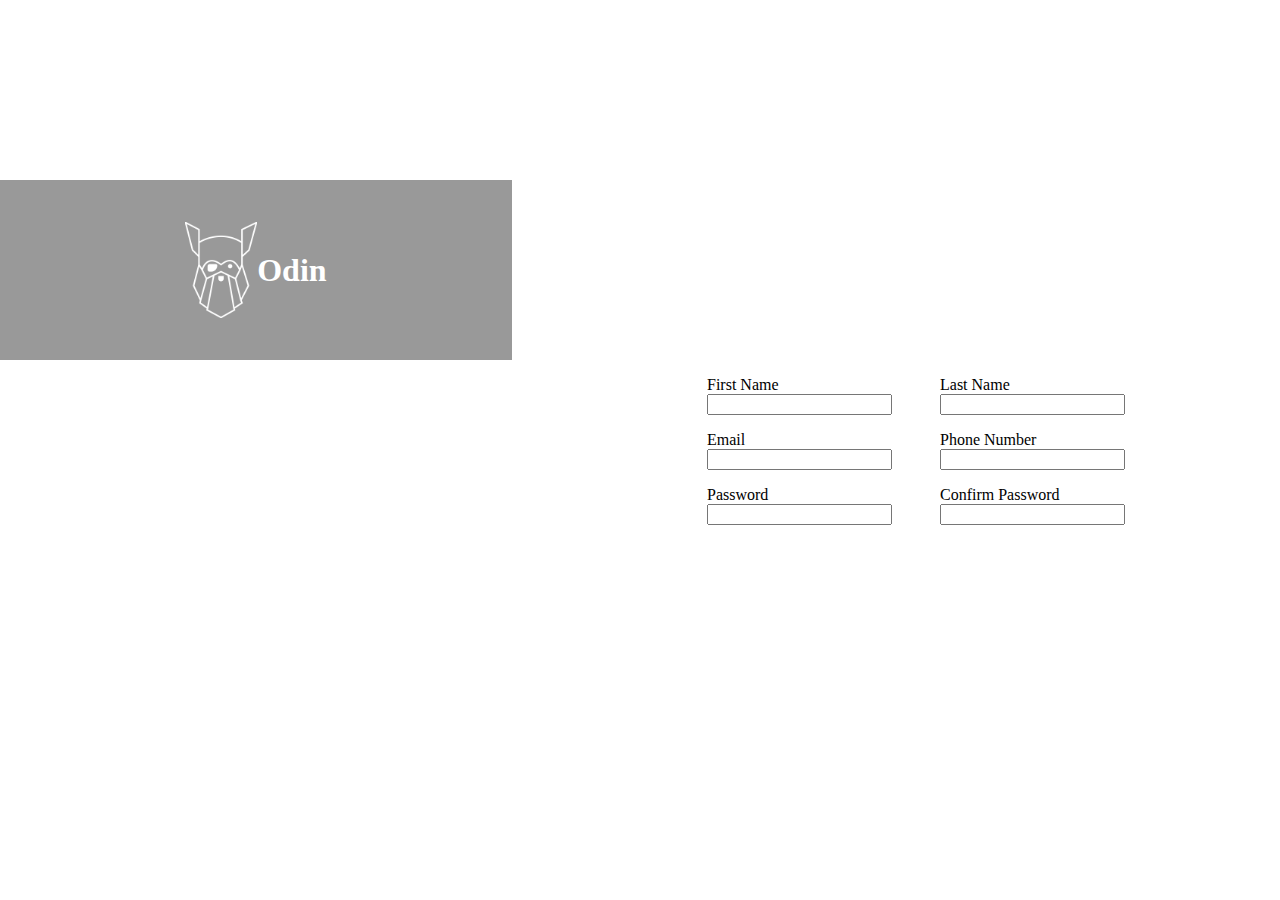
==== index.html @ 7a62bd8a "Set up layout" ====
<!DOCTYPE html>
<html lang="en">
<head>
    <meta charset="UTF-8">
    <meta name="viewport" content="width=device-width, initial-scale=1.0">
    <title>Sign Up Form</title>
    <link rel="stylesheet" href="style.css">
</head>
<body>
    <div id="side-content">
        <div class="brand">
            <img src="assets/odin-lined.png" alt="Odin Logo" id="odin-logo">
            <h1>Odin</h1>
        </div>
    </div>
    <div id="main">
        <form action="#" method="post">
            <ul id="form-content">
                <li>
                    <label for="first-name">First Name</label>
                    <input type="text" id="first-name" name="first_name">
                </li>
                <li>
                    <label for="last-name">Last Name</label>
                    <input type="text" id="last-name" name="last_name">
                </li>
                <li>
                    <label for="email">Email</label>
                    <input type="email" id="email" name="email">
                </li>
                <li>
                    <label for="phone">Phone Number</label>
                    <input type="number" id="phone" name="phone" pattern="\d{9}">
                </li>
                <li>
                    <label for="password">Password</label>
                    <input type="password" id="password" name="password">
                </li>
                <li>
                    <label for="confirm-password">Confirm Password</label>
                    <input type="password" id="confirm-password" name="confirm_password">
                </li>
            </ul>
        </form>
    </div>
</body>
</html>
---- style.css ----
* {
  box-sizing: border-box;
  margin: 0;
}

:root {
  --side-width: 40%;
}

@font-face {
  font-family: "Open Sans";
  src: url("assets/OpenSans-Regular.ttf");
}

body {
  display: flex;
  flex-direction: row;
  height: 100vh;
}

#side-content {
  background: url("assets/tolga-ahmetler.jpg");
  background-size: contain;
  width: var(--side-width);
}

.brand {
  display: flex;
  flex-direction: row;
  align-items: center;
  justify-content: center;
  padding: 1rem;
  width: 100%;
  height: 20%;
  background-color: rgba(0, 0, 0, 0.4);
  color: white;
  position: relative;
  top: 20%;
}

#odin-logo {
  height: 6rem;
  width: auto;
}

#form-content {
  display: grid;
  grid-template-columns: 1fr 1fr;
  column-gap: 3rem;
  row-gap: 1rem;
}

li {
  list-style: none;
  display: flex;
  flex-direction: column;
}

#main {
  margin: auto;
}
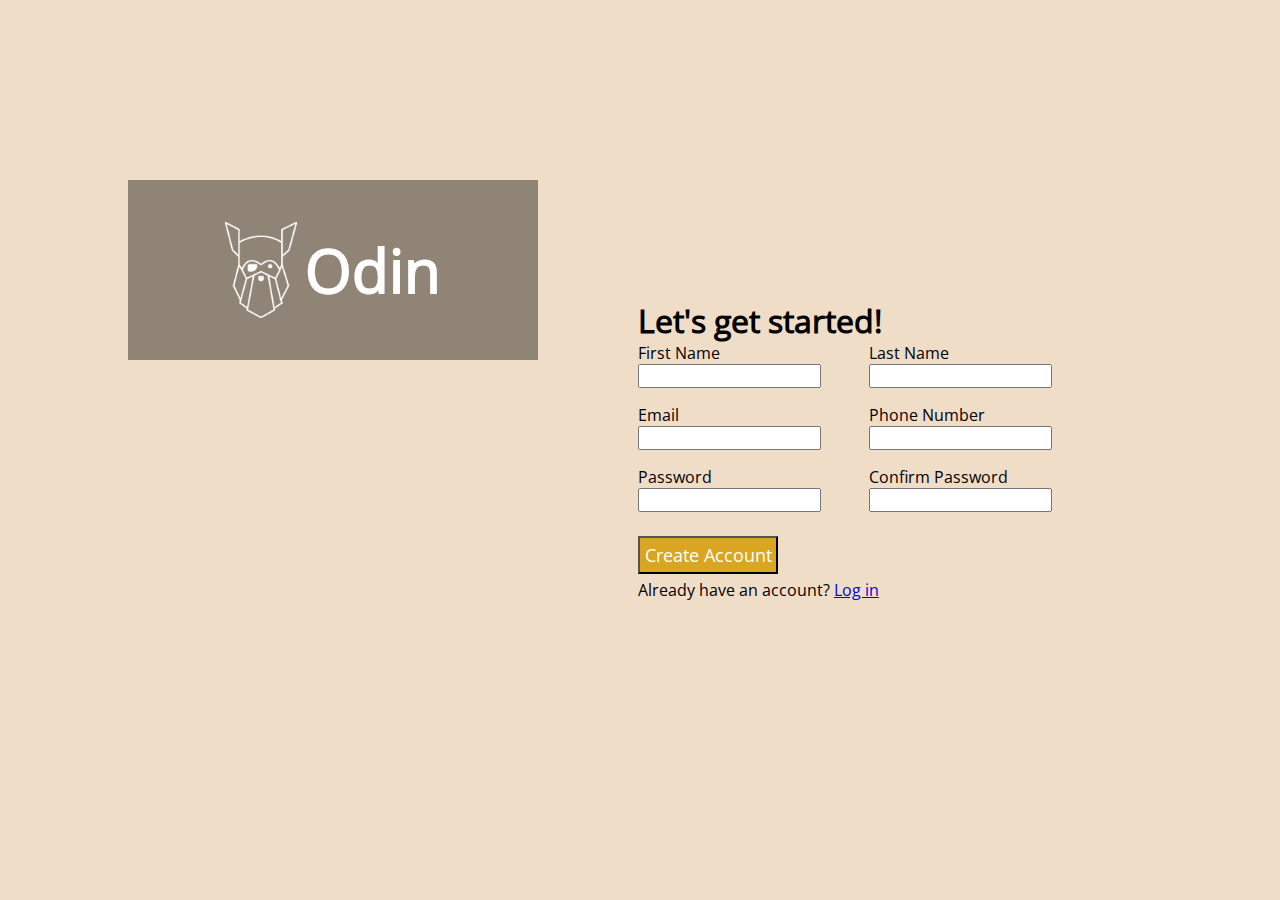
==== commit bd5495b0: "Add main content" ====
--- a/index.html
+++ b/index.html
@@ -14,11 +14,12 @@
         </div>
     </div>
     <div id="main">
-        <form action="#" method="post">
+        <h1>Let's get started!</h1>
+        <form action="index.html" method="post">
             <ul id="form-content">
                 <li>
                     <label for="first-name">First Name</label>
-                    <input type="text" id="first-name" name="first_name">
+                    <input type="text" id="first-name" name="first_name" minlength="1">
                 </li>
                 <li>
                     <label for="last-name">Last Name</label>
@@ -41,6 +42,8 @@
                     <input type="password" id="confirm-password" name="confirm_password">
                 </li>
             </ul>
+            <button id="submit-btn" type="submit">Create Account</button>
+            <p>Already have an account? <a href="#">Log in</a></p>
         </form>
     </div>
 </body>
--- a/style.css
+++ b/style.css
@@ -1,10 +1,12 @@
 * {
   box-sizing: border-box;
   margin: 0;
+  font-family: 'Open Sans', 'Lucidia Sans', sans-serif;
 }
 
 :root {
   --side-width: 40%;
+  background: rgb(240, 221, 199);
 }
 
 @font-face {
@@ -14,8 +16,9 @@
 
 body {
   display: flex;
-  flex-direction: row;
   height: 100vh;
+  width: 80vw;
+  margin: auto;
 }
 
 #side-content {
@@ -29,17 +32,19 @@
   flex-direction: row;
   align-items: center;
   justify-content: center;
+  gap: 0.5rem;
   padding: 1rem;
   width: 100%;
-  height: 20%;
+  min-height: 20%;
   background-color: rgba(0, 0, 0, 0.4);
   color: white;
   position: relative;
   top: 20%;
+  font-size: 30px;
 }
 
 #odin-logo {
-  height: 6rem;
+  max-height: 6rem;
   width: auto;
 }
 
@@ -48,6 +53,8 @@
   grid-template-columns: 1fr 1fr;
   column-gap: 3rem;
   row-gap: 1rem;
+  width: 100%;
+  padding: 0;
 }
 
 li {
@@ -60,3 +67,14 @@
   margin: auto;
 }
 
+input:invalid {
+  border: red;
+}
+
+#submit-btn {
+  margin: 1.5rem 0 0.3rem;
+  font-size: large;
+  background-color: goldenrod;
+  color: white;
+  padding: 0.3rem;
+}
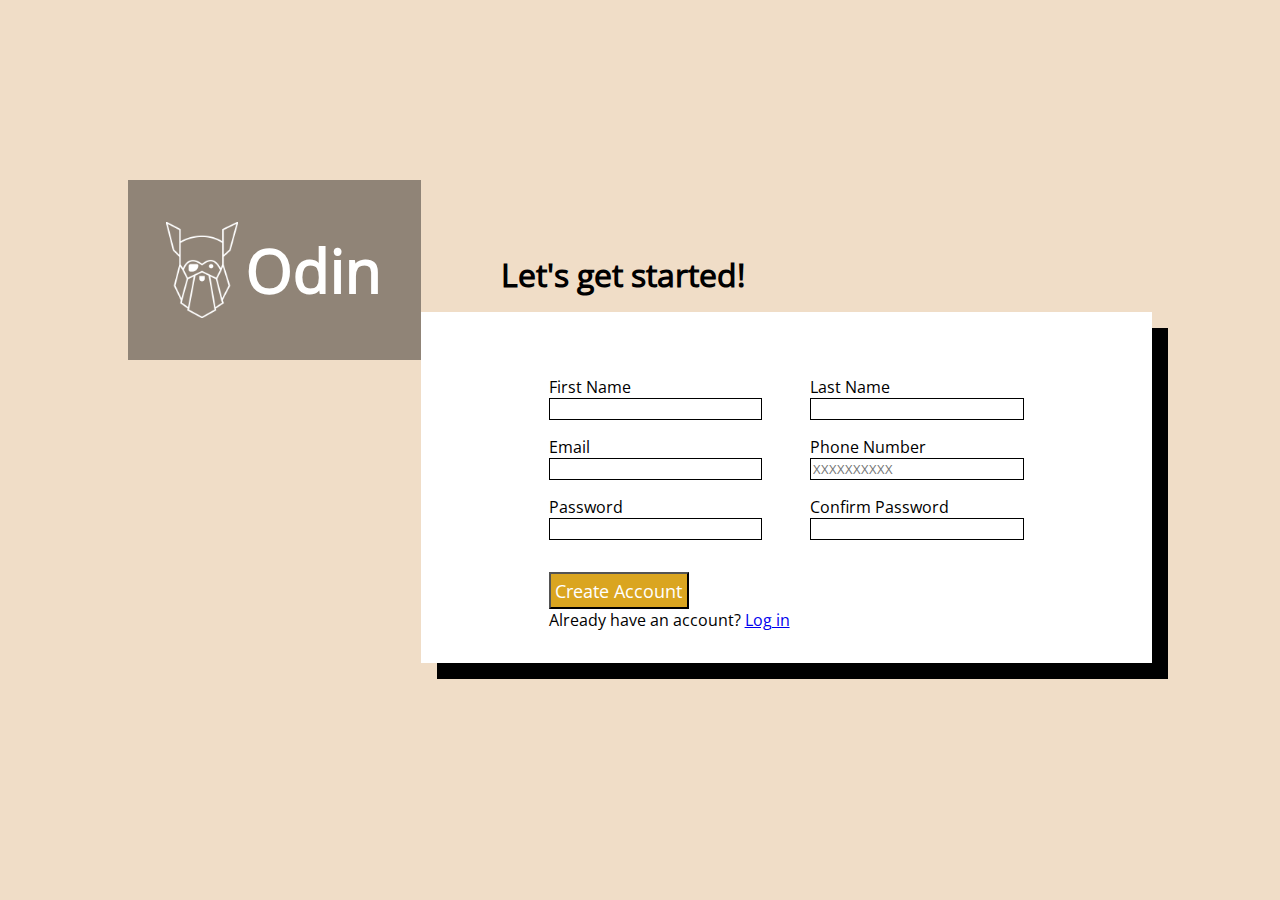
==== commit 62bb606d: "Touch up form" ====
--- a/index.html
+++ b/index.html
@@ -14,32 +14,32 @@
         </div>
     </div>
     <div id="main">
-        <h1>Let's get started!</h1>
+        <h1 id="invite-msg">Let's get started!</h1>
         <form action="index.html" method="post">
             <ul id="form-content">
                 <li>
                     <label for="first-name">First Name</label>
-                    <input type="text" id="first-name" name="first_name" minlength="1">
+                    <input type="text" id="first-name" name="first_name" minlength="1" required>
                 </li>
                 <li>
                     <label for="last-name">Last Name</label>
-                    <input type="text" id="last-name" name="last_name">
+                    <input type="text" id="last-name" name="last_name" required>
                 </li>
                 <li>
                     <label for="email">Email</label>
-                    <input type="email" id="email" name="email">
+                    <input type="email" id="email" name="email" required>
                 </li>
                 <li>
                     <label for="phone">Phone Number</label>
-                    <input type="number" id="phone" name="phone" pattern="\d{9}">
+                    <input type="text" id="phone" name="phone" pattern="\d{10}" placeholder="XXXXXXXXXX" required>
                 </li>
                 <li>
                     <label for="password">Password</label>
-                    <input type="password" id="password" name="password">
+                    <input type="password" id="password" name="password" required>
                 </li>
                 <li>
                     <label for="confirm-password">Confirm Password</label>
-                    <input type="password" id="confirm-password" name="confirm_password">
+                    <input type="password" id="confirm-password" name="confirm_password" required>
                 </li>
             </ul>
             <button id="submit-btn" type="submit">Create Account</button>
--- a/style.css
+++ b/style.css
@@ -53,26 +53,41 @@
   grid-template-columns: 1fr 1fr;
   column-gap: 3rem;
   row-gap: 1rem;
-  width: 100%;
   padding: 0;
+  margin: 2rem auto;
 }
 
-li {
+form {
+  padding: 2rem 8rem;
+  margin: auto;
+  background-color: white;
+  box-shadow: 1rem 1rem;
+}
+
+form li {
   list-style: none;
   display: flex;
   flex-direction: column;
 }
 
+#form-content input {
+  border: 0.1rem solid black;
+}
+
 #main {
   margin: auto;
+  width: 100%;
 }
 
-input:invalid {
+#invite-msg {
+  margin: 1rem 5rem;
+}
+
+form input:invalid {
   border: red;
 }
 
 #submit-btn {
-  margin: 1.5rem 0 0.3rem;
   font-size: large;
   background-color: goldenrod;
   color: white;
